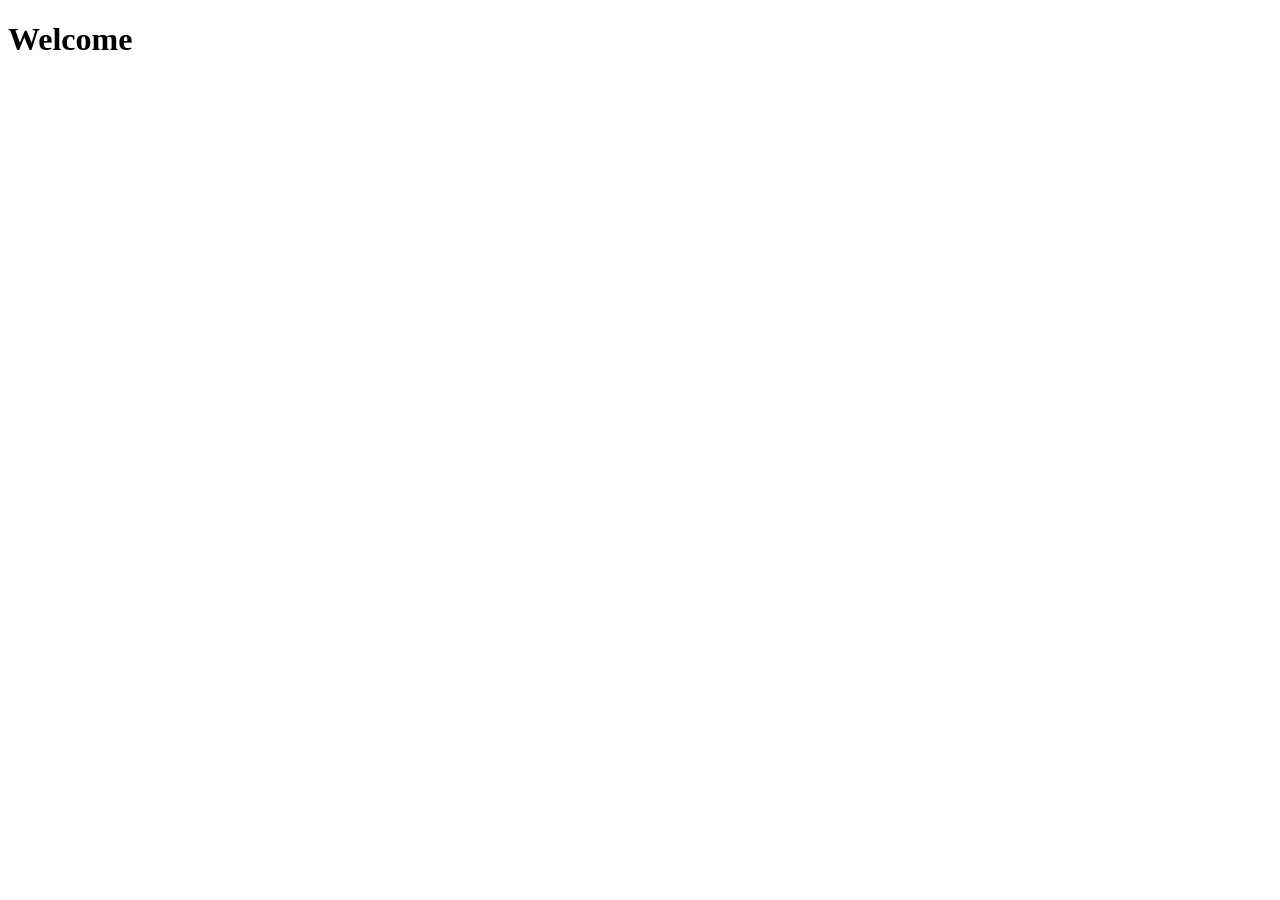
==== index.html @ a69b37dc "fixed file issue" ====
<!DOCTYPE html>
<html lang="en">
<head>
    <meta charset="UTF-8">
    <meta name="viewport" content="width=device-width, initial-scale=1.0">
    <title>Shakil Website</title>
    <link rel="stylesheet" href="style.css">
</head>
<body>
    <h1>Welcome</h1>
    
</body>
</html>
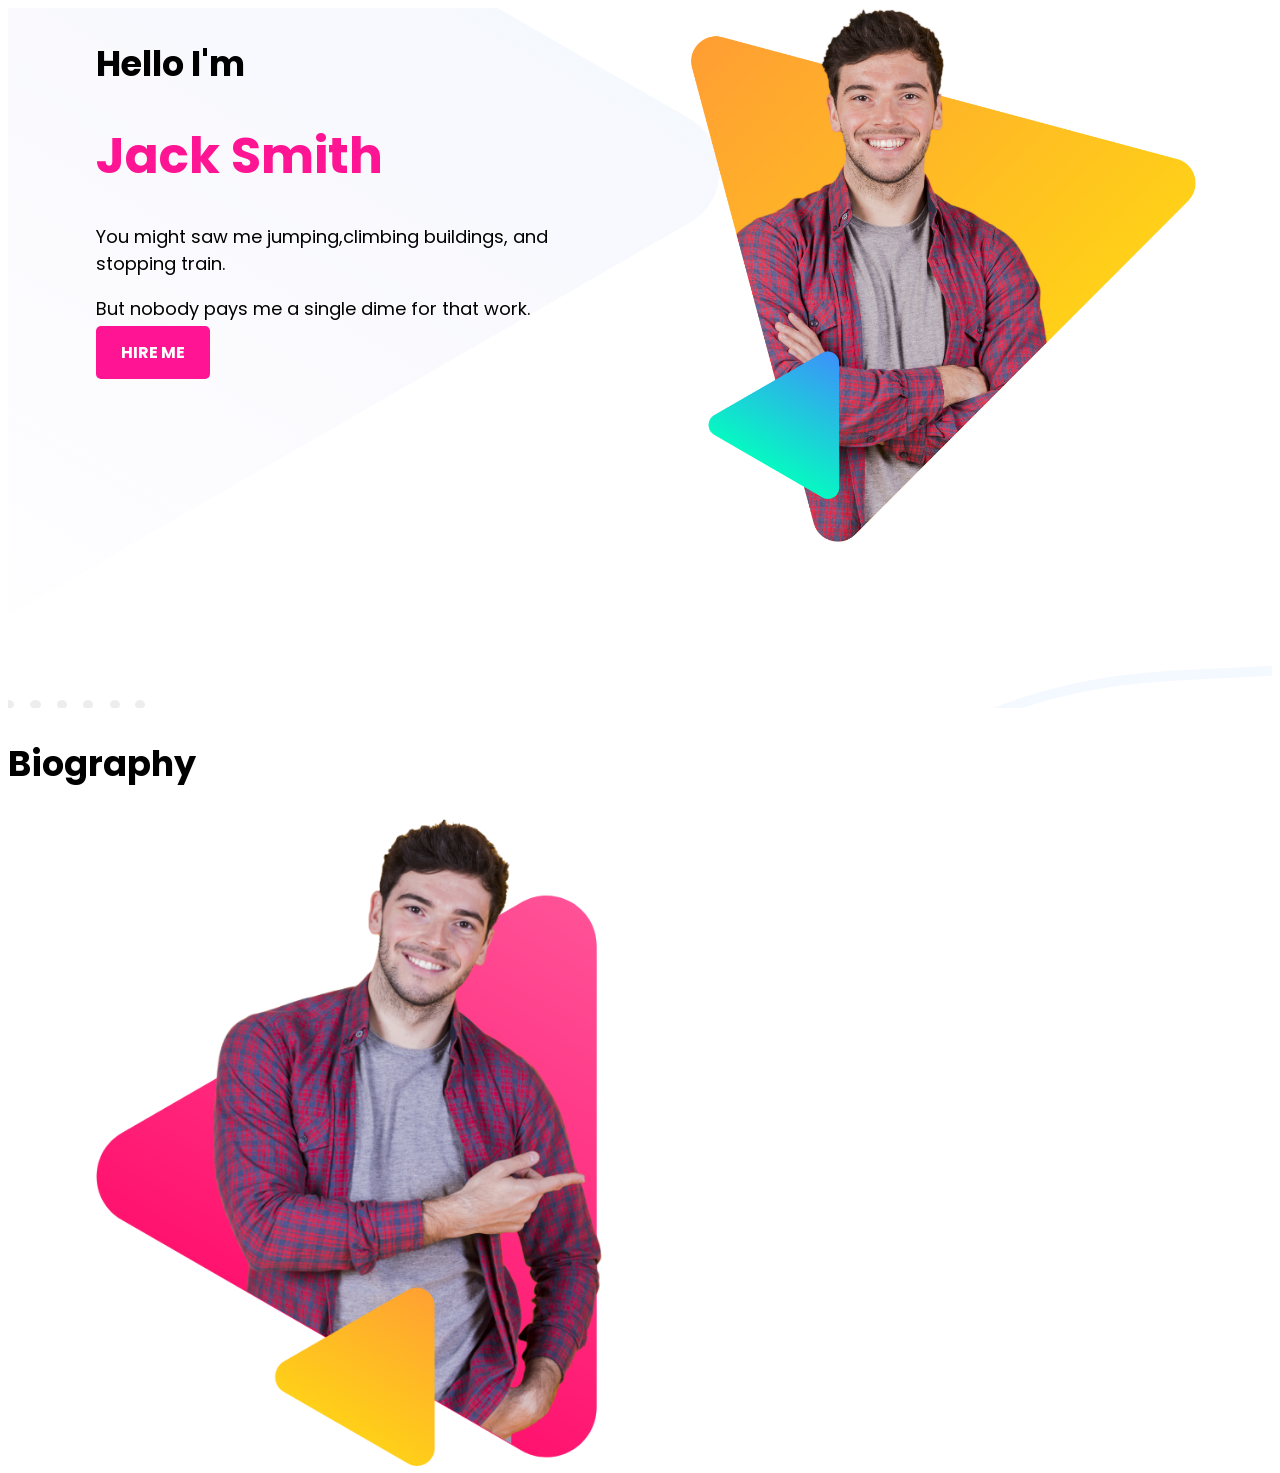
==== commit 1166fd89: "half way done" ====
--- a/index.html
+++ b/index.html
@@ -3,11 +3,41 @@
 <head>
     <meta charset="UTF-8">
     <meta name="viewport" content="width=device-width, initial-scale=1.0">
-    <title>Shakil Website</title>
+    <title>No Pain,No Gain</title>
+    <link rel="preconnect" href="https://fonts.googleapis.com">
+    <link rel="preconnect" href="https://fonts.gstatic.com" crossorigin>
+    <link href="https://fonts.googleapis.com/css2?family=Poppins:ital,wght@0,100;0,200;0,300;0,400;0,500;0,600;0,700;0,800;0,900;1,100;1,200;1,300;1,400;1,500;1,600;1,700;1,800;1,900&display=swap" rel="stylesheet">
     <link rel="stylesheet" href="style.css">
+    
 </head>
 <body>
-    <h1>Welcome</h1>
+    <section class="top-banner">
+
+        <div class="half-width"> <!--about me-->
+            <h1>Hello I'm</h1>
+            <h1><span class="name-highlight">Jack Smith</span></h1>
+            <p>You might saw me jumping,climbing buildings, and stopping train.</p><p>But nobody pays me a single dime for that work.</p>
+            <a class="link-button" target="_blank" href="https://www.youtube.com/watch?v=dQw4w9WgXcQ">HIRE ME</a>
+        </div>
+        
+        
+        <div class="half-width"> <!--profile photo--> 
+            <img src="images/peter.png" alt="dp1">
+        </div>
+        
+    </section>
+
+    <section class="dream-area">
+        <h1>Biography</h1>
+        
+
+
+        <div class="half-width">
+            <img src="images/peter_dream.png" alt="dp2">
+
+        </div>
+    </section>
+   
     
 </body>
 </html>
--- a/style.css
+++ b/style.css
@@ -0,0 +1,55 @@
+
+body {
+   font-family: 'Poppins', sans-serif;
+}
+
+h1 {
+    font-size: 35px;
+}
+
+p {
+    font-size: 18px;
+}
+
+.name-highlight {
+    color: #FF1493;
+    font-size: 50px;
+}
+
+.half-width {
+    width: 40%;
+    float: left;
+    margin-left: 5%;
+    padding-left: 2%;
+}
+
+.half-width img {
+    width: 100%;
+}
+
+.top-banner {
+    background-image: url("images/header-bg.png");
+    background-repeat: no-repeat;
+}
+
+section {
+    height: 500px;
+    padding-bottom: 200px;
+}
+
+.link-button {
+    text-decoration: none;
+    background-color: #FF1493;
+    padding: 15px 25px;
+    border-radius: 5px;
+    color: white;
+    font-weight: bold;
+}
+
+
+
+
+
+
+  
+
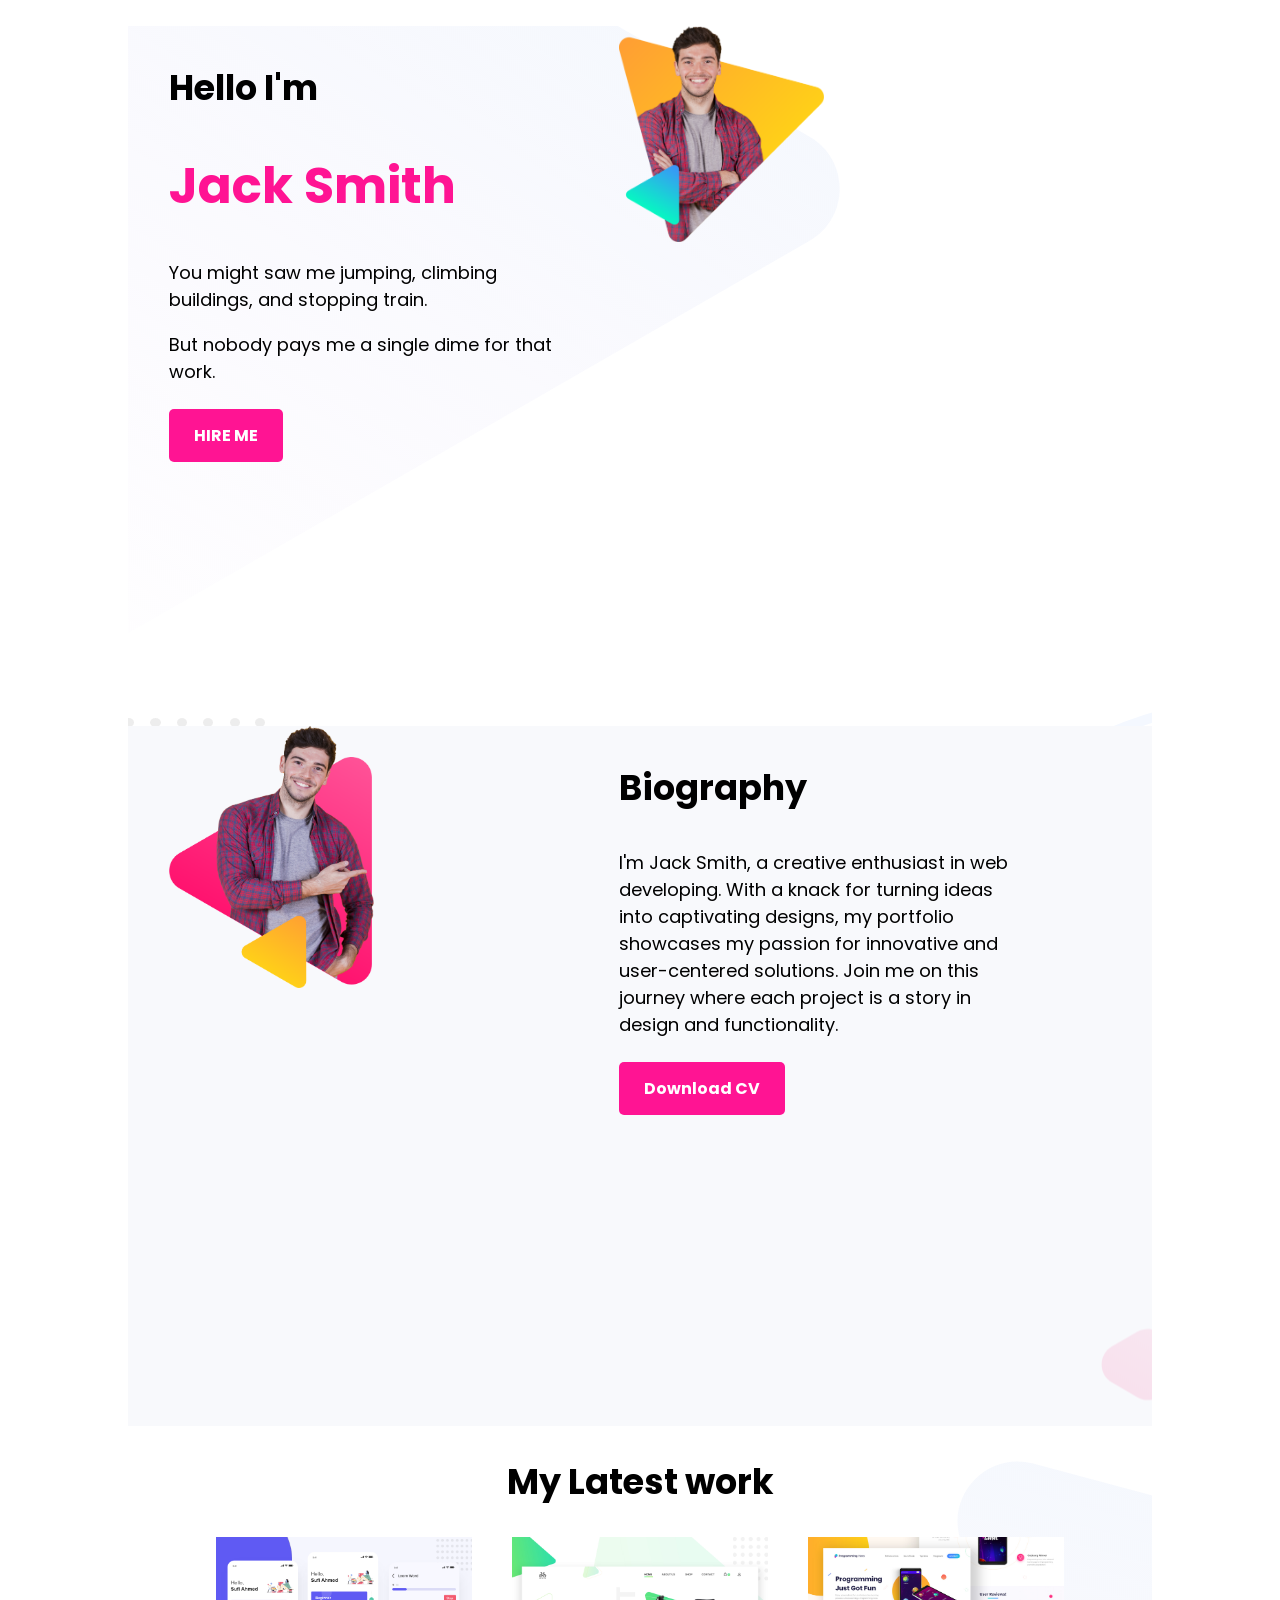
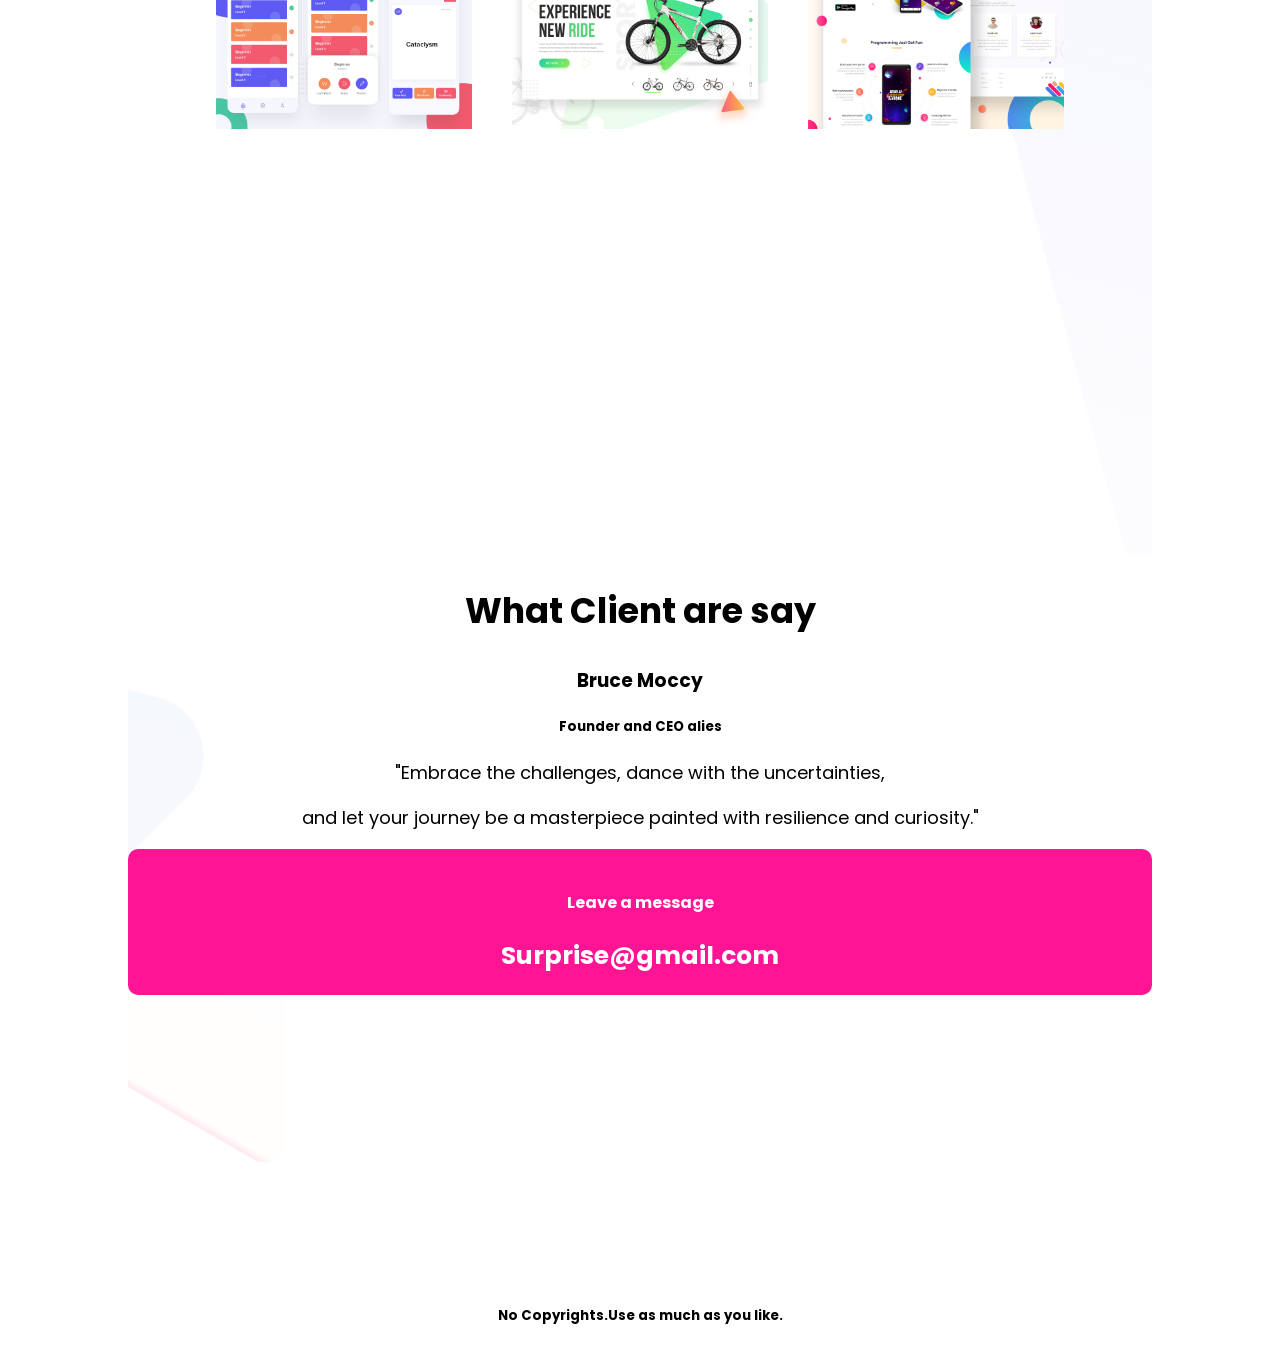
==== commit 1976eae5: "almost done" ====
--- a/index.html
+++ b/index.html
@@ -12,13 +12,20 @@
 </head>
 <body>
     <section class="top-banner">
-
-        <div class="half-width"> <!--about me-->
-            <h1>Hello I'm</h1>
-            <h1><span class="name-highlight">Jack Smith</span></h1>
-            <p>You might saw me jumping,climbing buildings, and stopping train.</p><p>But nobody pays me a single dime for that work.</p>
-            <a class="link-button" target="_blank" href="https://www.youtube.com/watch?v=dQw4w9WgXcQ">HIRE ME</a>
-        </div>
+  
+            <div class="half-width"> <!--about me-->
+                <nav class="about-me1">
+                <h1>Hello I'm</h1>
+                <h1><span class="name-highlight">Jack Smith</span></h1>
+                <p>You might saw me jumping, climbing buildings, and stopping train.</p><p>But nobody pays me a single dime for that work.</p>
+    
+                </nav>
+                <nav class="button">
+                    <a class="link-button" target="_blank" href="https://www.youtube.com/watch?v=dQw4w9WgXcQ">HIRE ME</a>
+                </nav>
+                
+            </div>
+        
         
         
         <div class="half-width"> <!--profile photo--> 
@@ -28,16 +35,59 @@
     </section>
 
     <section class="dream-area">
-        <h1>Biography</h1>
         
-
+        <div class="half-width">
+            <img src="images/peter_dream.png" alt="dp2">
+        </div>
 
         <div class="half-width">
-            <img src="images/peter_dream.png" alt="dp2">
+            <nav class="about-me1">
+            <h1>Biography</h1>
+            <p>I'm Jack Smith, a creative enthusiast in web developing. With a knack for turning ideas into captivating designs, my portfolio showcases my passion for innovative and user-centered solutions. Join me on this journey where each project is a story in design and functionality.</p>
+            </nav>
+            <nav class="button">
+            <a class="link-button" target="_blank" href="https://www.youtube.com/watch?v=Regpv0xU3ZQ">Download CV</a>
+            </nav>
+            
+        </div>
 
+    </section>
+
+    <section class="showcase">
+
+        <div class="feature">
+            <h1 class="txt">My Latest work</h1>
+            <nav class="works">
+            <img class="chobi" src="images/work-1.png" alt="work1">
+            <img class="chobi" src="images/work-2.jpg" alt="work2">
+            <img class="chobi" src="images/work-3.jpg" alt="work3">
+            </nav>
+            
         </div>
+
     </section>
-   
+
+    <section class="ending">
+
+        <div class="finale">
+
+            <h1>What Client are say</h1>
+            <h3>Bruce Moccy</h3>
+            <h5>Founder and CEO alies</h5>
+            <p>"Embrace the challenges, dance with the uncertainties,</p> 
+            <p>and let your journey be a masterpiece painted with resilience and curiosity."</p>
+            <nav class="link-msg"><h4>Leave a message </h4>
+            <a class="last-button" target="_blank" href="https://www.youtube.com/watch?v=9vkF-k56b2g">Surprise@gmail.com</a>
+            </nav>
+        
+           
+        </div>
+
+    </section>
+
+    <footer>
+        <h5>No Copyrights.Use as much as you like.</h5>
+    </footer>
     
 </body>
 </html>
--- a/style.css
+++ b/style.css
@@ -1,6 +1,7 @@
 
 body {
    font-family: 'Poppins', sans-serif;
+   margin: 2% 10%;
 }
 
 h1 {
@@ -19,22 +20,24 @@
 .half-width {
     width: 40%;
     float: left;
-    margin-left: 5%;
+    margin-left: 2%;
     padding-left: 2%;
 }
 
 .half-width img {
-    width: 100%;
+    width: 50%;
 }
 
 .top-banner {
     background-image: url("images/header-bg.png");
     background-repeat: no-repeat;
 }
+    
 
 section {
     height: 500px;
     padding-bottom: 200px;
+   
 }
 
 .link-button {
@@ -46,8 +49,62 @@
     font-weight: bold;
 }
 
+.button {
+    padding-top: 5%;
+}
 
+.dream-area {
+    background-image: url("images/biography-bg.png");
+    background-repeat: no-repeat;
+    background-position: 50%;
+}
 
+.txt {
+    text-align: center;
+}
+
+.chobi {
+    width: 25%
+}
+
+.works{
+    display: flex;
+    justify-content: center;
+    gap: 40px;
+}
+
+.showcase {
+    background-image: url("images/latest-work-bg.png");
+    background-repeat: no-repeat;
+    background-position: 50%;
+}
+
+.ending{
+    text-align: center;
+    background-image: url("images/footer-bg.png");
+    background-repeat: no-repeat;
+    background-position: 50%;
+}
+
+.last-button {
+    text-decoration: none;
+    font-size: 25px;
+    font-weight: bolder;
+    color: white;
+}
+
+.link-msg {
+   background-color: #FF1493;
+   padding: 20px 5px;
+   margin-bottom: 50%;
+   color: white;  
+   border-radius: 10px;
+}
+
+footer {
+    text-align: center;
+    text-decoration-color: #FF1493;
+}
 
 
 
